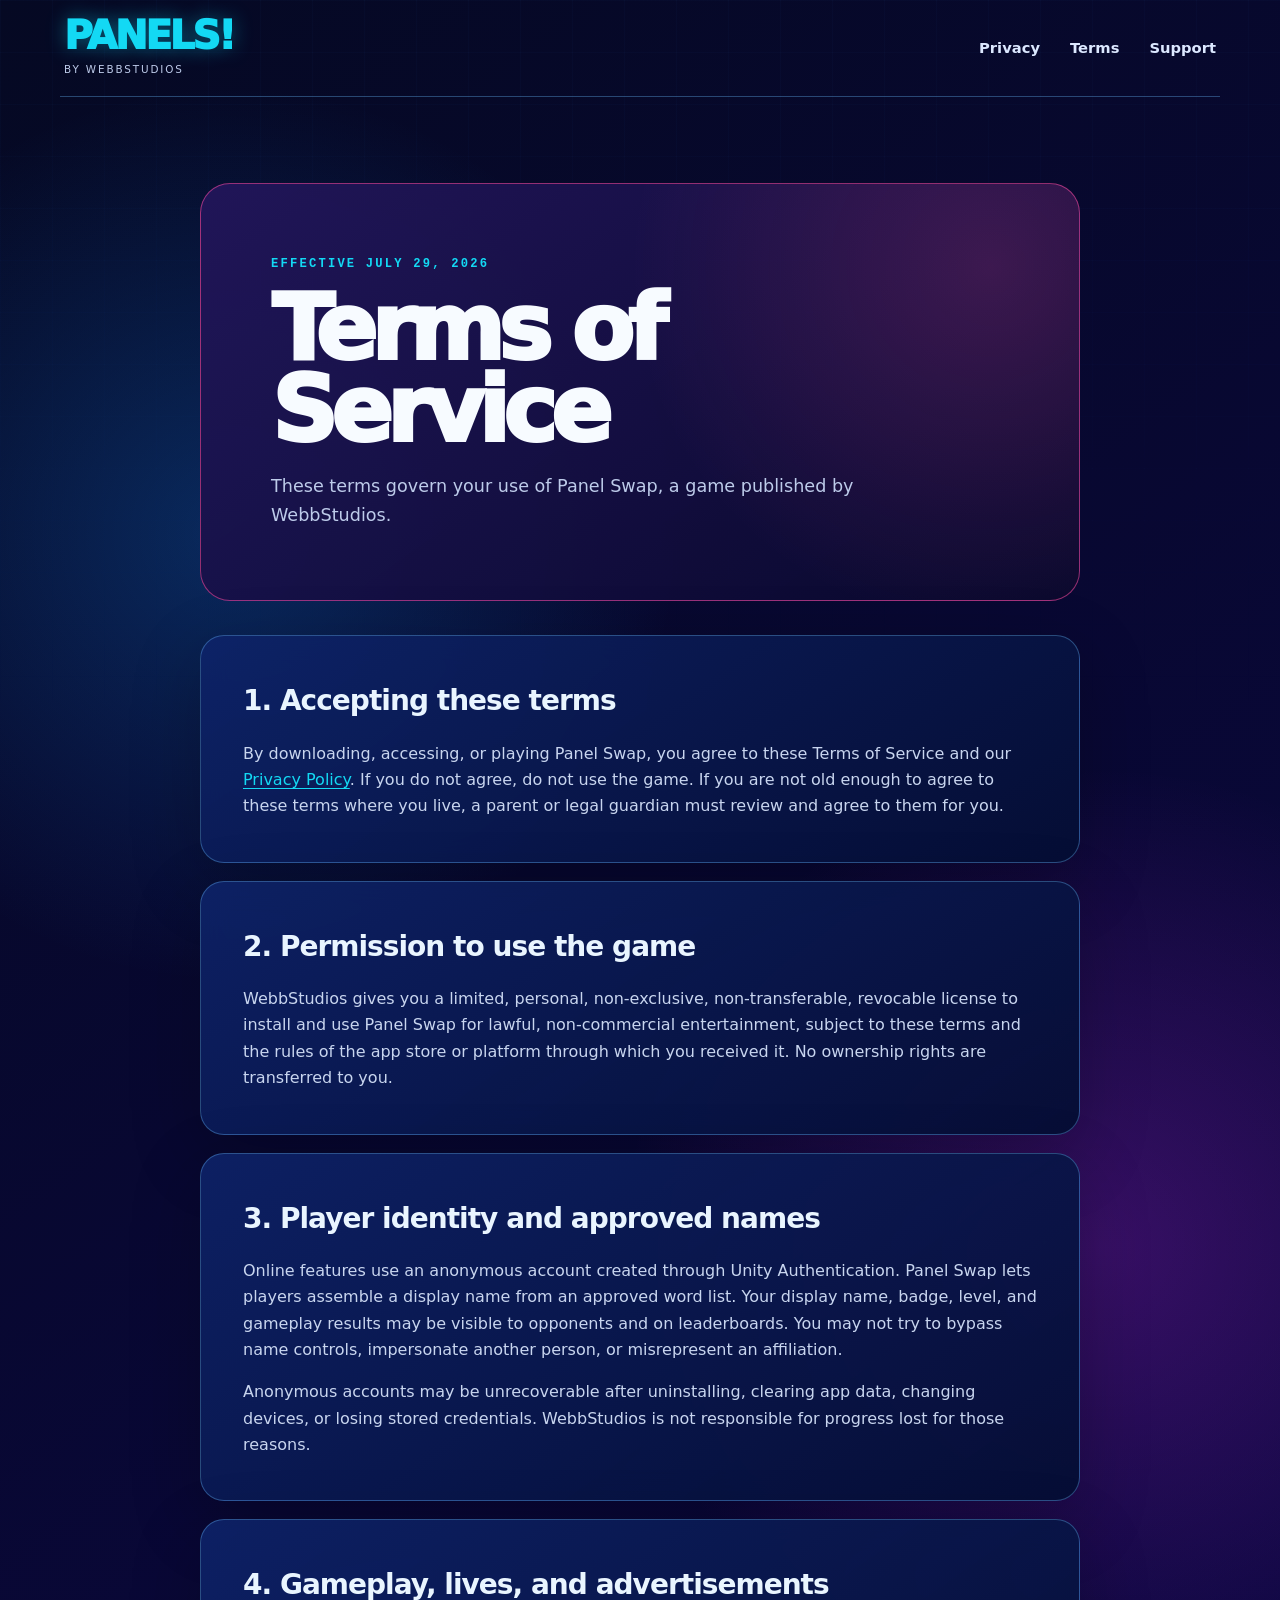
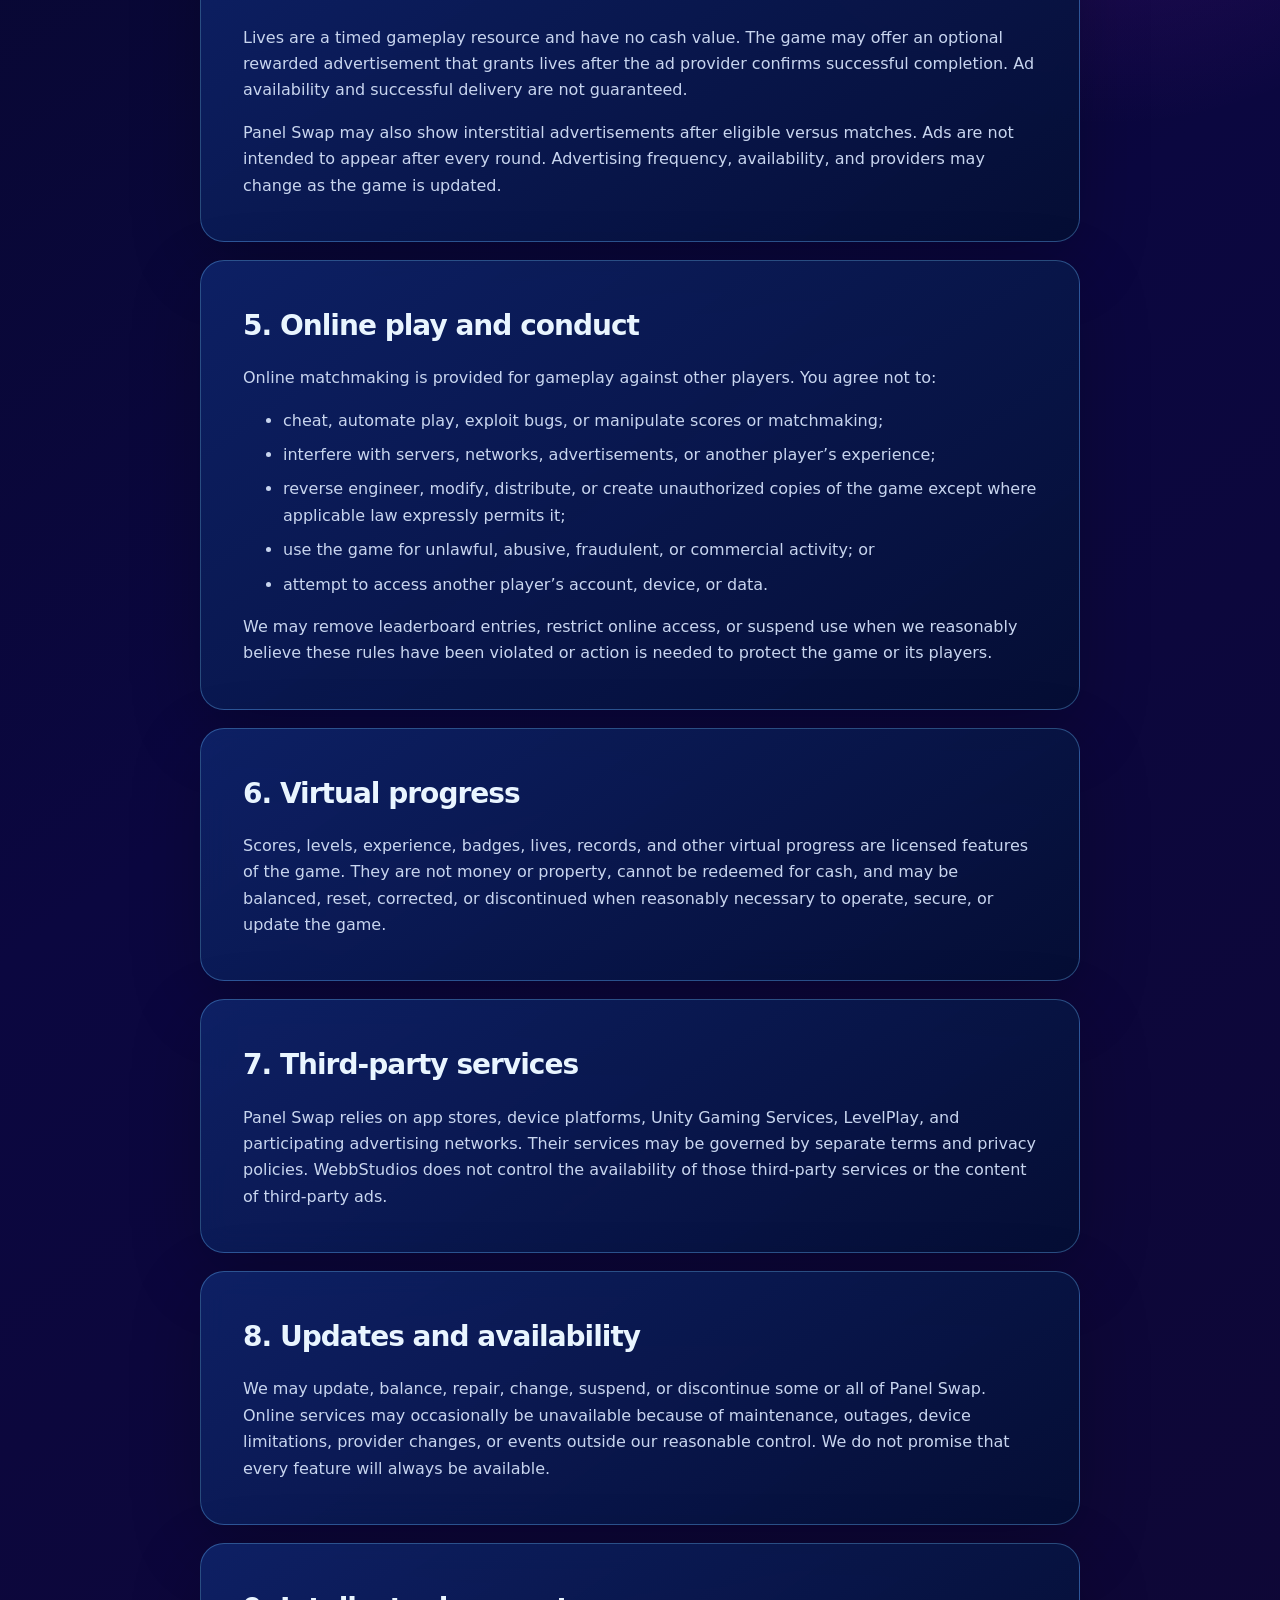
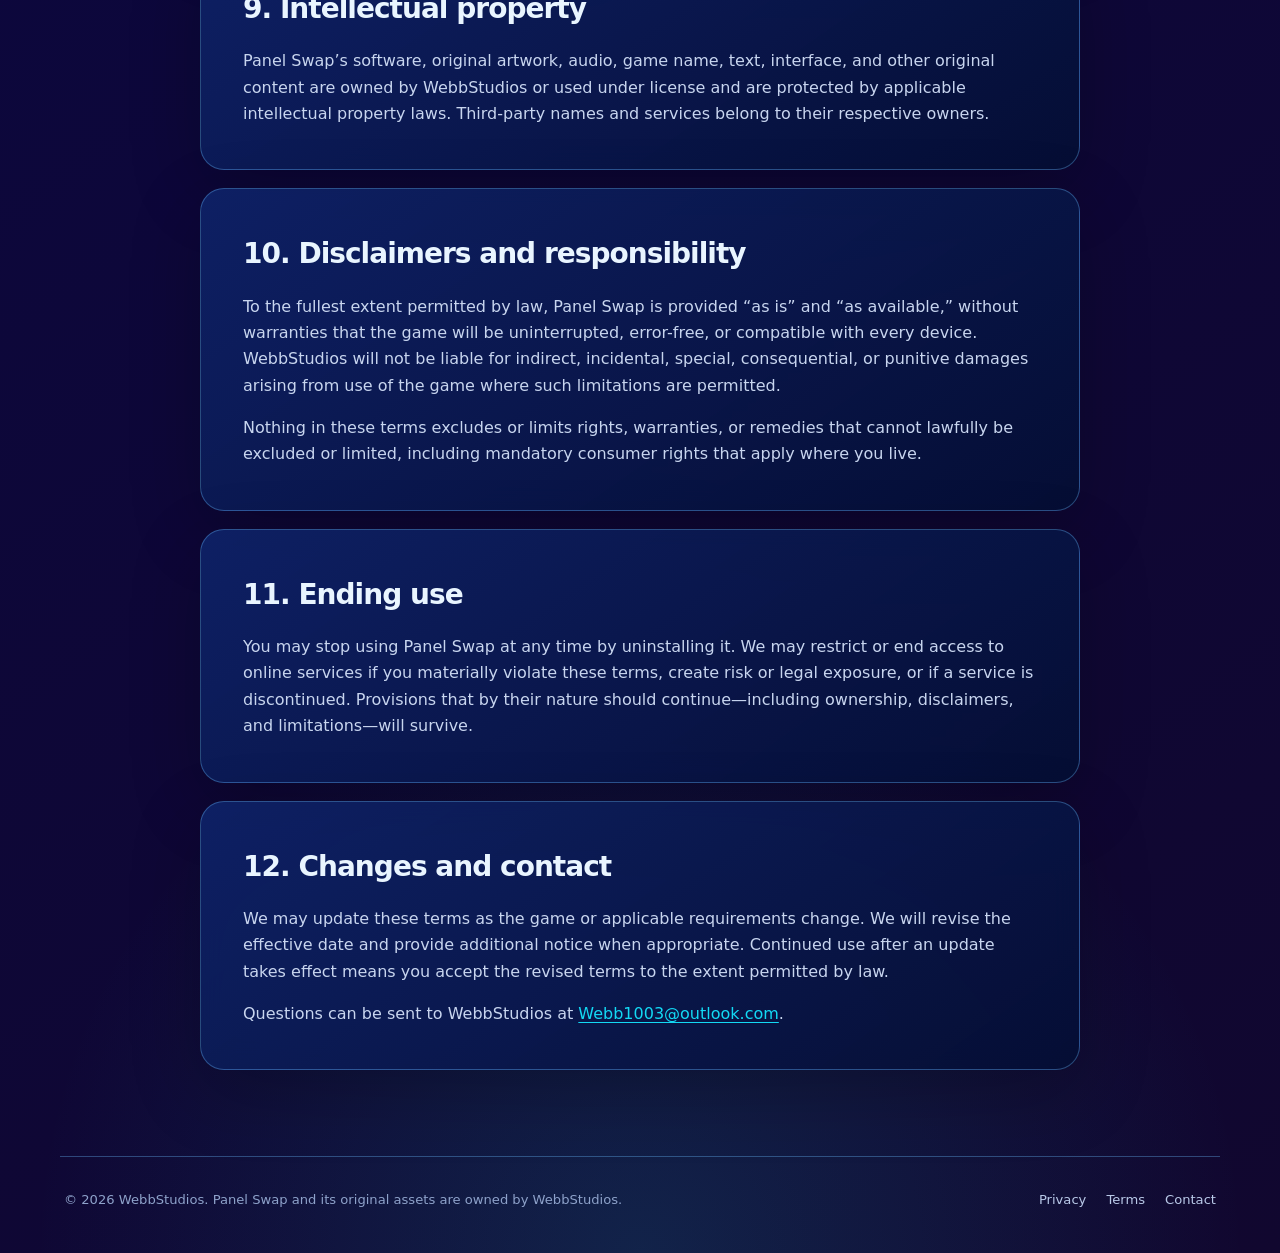
==== terms.html @ 537edbef "Publish Panel Swap legal site" ====
<!doctype html>
<html lang="en">
  <head>
    <meta charset="utf-8">
    <meta name="viewport" content="width=device-width, initial-scale=1">
    <title>Terms of Service | Panel Swap</title>
    <meta name="description" content="Terms of Service for Panel Swap by WebbStudios.">
    <link rel="canonical" href="https://webb1003.github.io/panel-swap-legal/terms.html">
    <meta property="og:title" content="Panel Swap Terms of Service">
    <meta property="og:description" content="Official gameplay and service terms for Panel Swap by WebbStudios.">
    <meta property="og:image" content="https://webb1003.github.io/panel-swap-legal/assets/panel-swap-legal.png">
    <meta property="og:url" content="https://webb1003.github.io/panel-swap-legal/terms.html">
    <meta property="og:type" content="article">
    <link rel="stylesheet" href="./assets/styles.css">
  </head>
  <body>
    <div class="shell">
      <header class="site-header">
        <a class="brand" href="./" aria-label="Panel Swap legal home">
          <strong>PANELS!</strong>
          <small>by WebbStudios</small>
        </a>
        <nav aria-label="Legal navigation">
          <a href="./privacy.html">Privacy</a>
          <a href="./terms.html">Terms</a>
          <a href="./#support">Support</a>
        </nav>
      </header>

      <main class="document">
        <header class="document-header terms-header">
          <div class="eyebrow">Effective July 29, 2026</div>
          <h1>Terms of Service</h1>
          <p>These terms govern your use of Panel Swap, a game published by WebbStudios.</p>
        </header>

        <article class="policy">
          <section>
            <h2>1. Accepting these terms</h2>
            <p>
              By downloading, accessing, or playing Panel Swap, you agree to
              these Terms of Service and our <a href="./privacy.html">Privacy Policy</a>.
              If you do not agree, do not use the game. If you are not old enough
              to agree to these terms where you live, a parent or legal guardian
              must review and agree to them for you.
            </p>
          </section>

          <section>
            <h2>2. Permission to use the game</h2>
            <p>
              WebbStudios gives you a limited, personal, non-exclusive,
              non-transferable, revocable license to install and use Panel Swap
              for lawful, non-commercial entertainment, subject to these terms
              and the rules of the app store or platform through which you
              received it. No ownership rights are transferred to you.
            </p>
          </section>

          <section>
            <h2>3. Player identity and approved names</h2>
            <p>
              Online features use an anonymous account created through Unity
              Authentication. Panel Swap lets players assemble a display name
              from an approved word list. Your display name, badge, level, and
              gameplay results may be visible to opponents and on leaderboards.
              You may not try to bypass name controls, impersonate another person,
              or misrepresent an affiliation.
            </p>
            <p>
              Anonymous accounts may be unrecoverable after uninstalling, clearing
              app data, changing devices, or losing stored credentials. WebbStudios
              is not responsible for progress lost for those reasons.
            </p>
          </section>

          <section>
            <h2>4. Gameplay, lives, and advertisements</h2>
            <p>
              Lives are a timed gameplay resource and have no cash value. The game
              may offer an optional rewarded advertisement that grants lives after
              the ad provider confirms successful completion. Ad availability and
              successful delivery are not guaranteed.
            </p>
            <p>
              Panel Swap may also show interstitial advertisements after eligible
              versus matches. Ads are not intended to appear after every round.
              Advertising frequency, availability, and providers may change as the
              game is updated.
            </p>
          </section>

          <section>
            <h2>5. Online play and conduct</h2>
            <p>Online matchmaking is provided for gameplay against other players. You agree not to:</p>
            <ul>
              <li>cheat, automate play, exploit bugs, or manipulate scores or matchmaking;</li>
              <li>interfere with servers, networks, advertisements, or another player’s experience;</li>
              <li>reverse engineer, modify, distribute, or create unauthorized copies of the game except where applicable law expressly permits it;</li>
              <li>use the game for unlawful, abusive, fraudulent, or commercial activity; or</li>
              <li>attempt to access another player’s account, device, or data.</li>
            </ul>
            <p>
              We may remove leaderboard entries, restrict online access, or suspend
              use when we reasonably believe these rules have been violated or
              action is needed to protect the game or its players.
            </p>
          </section>

          <section>
            <h2>6. Virtual progress</h2>
            <p>
              Scores, levels, experience, badges, lives, records, and other virtual
              progress are licensed features of the game. They are not money or
              property, cannot be redeemed for cash, and may be balanced, reset,
              corrected, or discontinued when reasonably necessary to operate,
              secure, or update the game.
            </p>
          </section>

          <section>
            <h2>7. Third-party services</h2>
            <p>
              Panel Swap relies on app stores, device platforms, Unity Gaming
              Services, LevelPlay, and participating advertising networks. Their
              services may be governed by separate terms and privacy policies.
              WebbStudios does not control the availability of those third-party
              services or the content of third-party ads.
            </p>
          </section>

          <section>
            <h2>8. Updates and availability</h2>
            <p>
              We may update, balance, repair, change, suspend, or discontinue some
              or all of Panel Swap. Online services may occasionally be unavailable
              because of maintenance, outages, device limitations, provider changes,
              or events outside our reasonable control. We do not promise that every
              feature will always be available.
            </p>
          </section>

          <section>
            <h2>9. Intellectual property</h2>
            <p>
              Panel Swap’s software, original artwork, audio, game name, text,
              interface, and other original content are owned by WebbStudios or used
              under license and are protected by applicable intellectual property
              laws. Third-party names and services belong to their respective owners.
            </p>
          </section>

          <section>
            <h2>10. Disclaimers and responsibility</h2>
            <p>
              To the fullest extent permitted by law, Panel Swap is provided
              “as is” and “as available,” without warranties that the game will be
              uninterrupted, error-free, or compatible with every device.
              WebbStudios will not be liable for indirect, incidental, special,
              consequential, or punitive damages arising from use of the game where
              such limitations are permitted.
            </p>
            <p>
              Nothing in these terms excludes or limits rights, warranties, or
              remedies that cannot lawfully be excluded or limited, including
              mandatory consumer rights that apply where you live.
            </p>
          </section>

          <section>
            <h2>11. Ending use</h2>
            <p>
              You may stop using Panel Swap at any time by uninstalling it. We may
              restrict or end access to online services if you materially violate
              these terms, create risk or legal exposure, or if a service is
              discontinued. Provisions that by their nature should continue—including
              ownership, disclaimers, and limitations—will survive.
            </p>
          </section>

          <section>
            <h2>12. Changes and contact</h2>
            <p>
              We may update these terms as the game or applicable requirements
              change. We will revise the effective date and provide additional
              notice when appropriate. Continued use after an update takes effect
              means you accept the revised terms to the extent permitted by law.
            </p>
            <p>
              Questions can be sent to WebbStudios at
              <a href="mailto:Webb1003@outlook.com">Webb1003@outlook.com</a>.
            </p>
          </section>
        </article>
      </main>

      <footer>
        <p>© 2026 WebbStudios. Panel Swap and its original assets are owned by WebbStudios.</p>
        <div>
          <a href="./privacy.html">Privacy</a>
          <a href="./terms.html">Terms</a>
          <a href="mailto:Webb1003@outlook.com">Contact</a>
        </div>
      </footer>
    </div>
  </body>
</html>
---- assets/styles.css ----
:root {
  color-scheme: dark;
  --ink: #f7fbff;
  --muted: #bdcbea;
  --cyan: #13d9f4;
  --green: #49e880;
  --yellow: #ffd43d;
  --magenta: #ff4ca3;
  --line: rgba(108, 190, 255, 0.35);
  --panel: linear-gradient(145deg, rgba(14, 35, 105, 0.9), rgba(5, 14, 52, 0.95));
}

* {
  box-sizing: border-box;
}

html {
  scroll-behavior: smooth;
}

body {
  min-height: 100vh;
  margin: 0;
  color: var(--ink);
  background:
    radial-gradient(circle at 18% 12%, rgba(18, 147, 255, 0.24), transparent 28rem),
    radial-gradient(circle at 86% 28%, rgba(218, 44, 255, 0.22), transparent 30rem),
    radial-gradient(circle at 50% 100%, rgba(30, 222, 234, 0.13), transparent 38rem),
    linear-gradient(145deg, #050923 0%, #0b0740 48%, #11072f 100%);
  font-family: Inter, ui-sans-serif, system-ui, -apple-system, BlinkMacSystemFont, "Segoe UI", sans-serif;
  line-height: 1.65;
}

body::before {
  position: fixed;
  inset: 0;
  z-index: -1;
  content: "";
  pointer-events: none;
  opacity: 0.58;
  background-image:
    linear-gradient(rgba(90, 158, 255, 0.05) 1px, transparent 1px),
    linear-gradient(90deg, rgba(90, 158, 255, 0.05) 1px, transparent 1px);
  background-size: 52px 52px;
  mask-image: linear-gradient(to bottom, black, transparent 88%);
}

a {
  color: var(--cyan);
}

a:focus-visible {
  outline: 3px solid var(--yellow);
  outline-offset: 4px;
  border-radius: 6px;
}

.shell {
  width: min(1160px, calc(100% - 32px));
  margin: 0 auto;
}

.site-header {
  display: flex;
  align-items: center;
  justify-content: space-between;
  min-height: 92px;
  padding: 18px 4px;
  border-bottom: 1px solid var(--line);
}

.brand {
  display: flex;
  flex-direction: column;
  color: var(--ink);
  text-decoration: none;
}

.brand strong {
  color: var(--cyan);
  font-size: clamp(1.65rem, 4vw, 2.45rem);
  font-weight: 950;
  line-height: 0.92;
  letter-spacing: -0.06em;
  text-shadow: 0 0 20px rgba(19, 217, 244, 0.42);
}

.brand small {
  margin-top: 7px;
  color: var(--muted);
  font-size: 0.65rem;
  letter-spacing: 0.18em;
  text-transform: uppercase;
}

nav {
  display: flex;
  gap: clamp(14px, 3vw, 30px);
}

nav a {
  color: #dce8ff;
  font-size: 0.92rem;
  font-weight: 750;
  text-decoration: none;
}

nav a:hover {
  color: var(--cyan);
}

main {
  padding: clamp(42px, 8vw, 86px) 0;
}

.hero {
  max-width: 840px;
  margin: 0 auto;
  text-align: center;
}

.eyebrow {
  color: var(--cyan);
  font-family: ui-monospace, SFMono-Regular, Consolas, monospace;
  font-size: 0.76rem;
  font-weight: 800;
  letter-spacing: 0.18em;
  text-transform: uppercase;
}

h1,
h2,
h3,
p {
  margin-top: 0;
}

h1 {
  margin: 14px 0 20px;
  font-size: clamp(3rem, 10vw, 6.8rem);
  font-weight: 950;
  line-height: 0.9;
  letter-spacing: -0.07em;
}

.hero h1 {
  background: linear-gradient(92deg, #fff 12%, #64e9ff 52%, #e07bff 95%);
  background-clip: text;
  color: transparent;
}

.hero-copy {
  max-width: 690px;
  margin: 0 auto;
  color: var(--muted);
  font-size: clamp(1.05rem, 2vw, 1.28rem);
}

.gem-row {
  display: flex;
  justify-content: center;
  gap: 9px;
  margin: 34px 0 52px;
}

.gem {
  width: 24px;
  height: 24px;
  border: 2px solid rgba(255, 255, 255, 0.65);
  border-radius: 7px;
  box-shadow: inset 0 5px 7px rgba(255, 255, 255, 0.35), 0 0 18px currentColor;
  transform: rotate(45deg);
}

.red { color: #ff4b47; background: #ff4b47; }
.blue { color: #238dff; background: #238dff; }
.green { color: #44df69; background: #44df69; }
.yellow { color: #ffd034; background: #ffd034; }
.purple { color: #c447ff; background: #c447ff; }

.card-grid {
  display: grid;
  grid-template-columns: repeat(2, minmax(0, 1fr));
  gap: 24px;
}

.route-card,
.support-panel,
.quick-facts,
.summary-box,
.policy section {
  border: 1px solid var(--line);
  background: var(--panel);
  box-shadow: 0 22px 70px rgba(0, 0, 0, 0.22);
  backdrop-filter: blur(14px);
}

.route-card {
  position: relative;
  min-height: 300px;
  padding: clamp(26px, 5vw, 46px);
  overflow: hidden;
  color: var(--ink);
  border-radius: 28px;
  text-decoration: none;
  transition: transform 180ms ease, border-color 180ms ease, box-shadow 180ms ease;
}

.route-card::after {
  position: absolute;
  right: -65px;
  bottom: -80px;
  width: 220px;
  height: 220px;
  content: "";
  border: 24px solid currentColor;
  border-radius: 48px;
  opacity: 0.08;
  transform: rotate(45deg);
}

.route-card:hover {
  transform: translateY(-5px);
}

.cyan-card:hover {
  border-color: var(--cyan);
  box-shadow: 0 22px 70px rgba(19, 217, 244, 0.18);
}

.magenta-card:hover {
  border-color: var(--magenta);
  box-shadow: 0 22px 70px rgba(255, 76, 163, 0.17);
}

.card-number {
  display: block;
  margin-bottom: 42px;
  color: var(--cyan);
  font-family: ui-monospace, SFMono-Regular, Consolas, monospace;
  font-weight: 800;
}

.magenta-card .card-number {
  color: var(--magenta);
}

.route-card h2,
.support-panel h2,
.quick-facts h2 {
  margin-bottom: 12px;
  font-size: clamp(1.7rem, 4vw, 2.4rem);
  line-height: 1.05;
  letter-spacing: -0.045em;
}

.route-card p,
.support-panel p {
  max-width: 530px;
  color: var(--muted);
}

.card-action {
  position: absolute;
  bottom: 34px;
  color: var(--ink);
  font-weight: 850;
}

.support-panel {
  display: grid;
  grid-template-columns: 1.35fr auto;
  gap: 32px;
  align-items: center;
  margin-top: 24px;
  padding: clamp(28px, 5vw, 48px);
  border-radius: 28px;
}

.support-panel p {
  margin-bottom: 0;
}

.contact-button {
  display: inline-flex;
  align-items: center;
  justify-content: center;
  min-height: 56px;
  padding: 0 24px;
  color: #04152c;
  background: linear-gradient(180deg, #72efff, #11cbe7);
  border: 1px solid #aaf6ff;
  border-radius: 16px;
  box-shadow: 0 8px 0 #087eac, 0 15px 34px rgba(15, 216, 242, 0.24);
  font-weight: 900;
  text-decoration: none;
}

.quick-facts {
  margin-top: 24px;
  padding: clamp(28px, 5vw, 48px);
  border-radius: 28px;
}

.facts {
  display: grid;
  grid-template-columns: repeat(3, 1fr);
  gap: 20px;
}

.facts div {
  display: flex;
  flex-direction: column;
  gap: 5px;
  padding-top: 18px;
  border-top: 2px solid rgba(19, 217, 244, 0.35);
}

.facts strong {
  color: var(--cyan);
  font-family: ui-monospace, SFMono-Regular, Consolas, monospace;
  font-size: 0.72rem;
  letter-spacing: 0.12em;
  text-transform: uppercase;
}

.facts span {
  font-size: 1.05rem;
  font-weight: 750;
}

.document {
  width: min(880px, 100%);
  margin: 0 auto;
}

.document-header {
  margin-bottom: 34px;
  padding: clamp(34px, 7vw, 70px);
  border: 1px solid rgba(19, 217, 244, 0.5);
  border-radius: 30px;
  background:
    radial-gradient(circle at 90% 20%, rgba(19, 217, 244, 0.2), transparent 42%),
    linear-gradient(145deg, rgba(12, 34, 102, 0.92), rgba(6, 12, 48, 0.95));
}

.terms-header {
  border-color: rgba(255, 76, 163, 0.55);
  background:
    radial-gradient(circle at 90% 20%, rgba(255, 76, 163, 0.18), transparent 42%),
    linear-gradient(145deg, rgba(35, 22, 91, 0.92), rgba(9, 9, 45, 0.95));
}

.document-header h1 {
  margin: 14px 0 20px;
  font-size: clamp(2.8rem, 9vw, 5.7rem);
}

.document-header p {
  max-width: 680px;
  margin-bottom: 0;
  color: var(--muted);
  font-size: 1.1rem;
}

.summary-box {
  margin-bottom: 22px;
  padding: clamp(26px, 5vw, 42px);
  border-color: rgba(73, 232, 128, 0.42);
  border-radius: 24px;
}

.summary-box h2 {
  color: var(--green);
}

.summary-box li + li,
.policy li + li {
  margin-top: 8px;
}

.policy {
  display: grid;
  gap: 18px;
}

.policy section {
  padding: clamp(26px, 5vw, 42px);
  border-radius: 24px;
}

.policy h2 {
  margin-bottom: 16px;
  color: #e9f5ff;
  font-size: clamp(1.35rem, 3vw, 1.75rem);
  letter-spacing: -0.035em;
}

.policy h3 {
  margin: 28px 0 8px;
  color: var(--cyan);
  font-size: 1rem;
}

.policy p,
.policy li,
.summary-box li {
  color: #c8d5ef;
}

.policy p:last-child,
.policy ul:last-child {
  margin-bottom: 0;
}

.policy a {
  text-underline-offset: 3px;
}

footer {
  display: flex;
  align-items: center;
  justify-content: space-between;
  gap: 24px;
  padding: 32px 4px 42px;
  color: #8ea2ca;
  border-top: 1px solid var(--line);
  font-size: 0.82rem;
}

footer p {
  margin: 0;
}

footer div {
  display: flex;
  gap: 20px;
}

footer a {
  color: #b9c9e8;
  text-decoration: none;
}

@media (max-width: 720px) {
  .shell {
    width: min(100% - 22px, 1160px);
  }

  .site-header {
    align-items: flex-start;
  }

  nav {
    gap: 12px;
    padding-top: 5px;
  }

  nav a {
    font-size: 0.78rem;
  }

  .card-grid,
  .support-panel,
  .facts {
    grid-template-columns: 1fr;
  }

  .route-card {
    min-height: 280px;
  }

  .contact-button {
    width: 100%;
    overflow-wrap: anywhere;
  }

  footer {
    align-items: flex-start;
    flex-direction: column;
  }
}

@media (max-width: 440px) {
  .site-header {
    gap: 14px;
  }

  .brand small {
    display: none;
  }

  nav {
    gap: 9px;
  }

  nav a {
    font-size: 0.72rem;
  }

  h1 {
    font-size: 3.1rem;
  }
}

@media (prefers-reduced-motion: reduce) {
  html {
    scroll-behavior: auto;
  }

  .route-card,
  .contact-button {
    transition: none;
  }
}
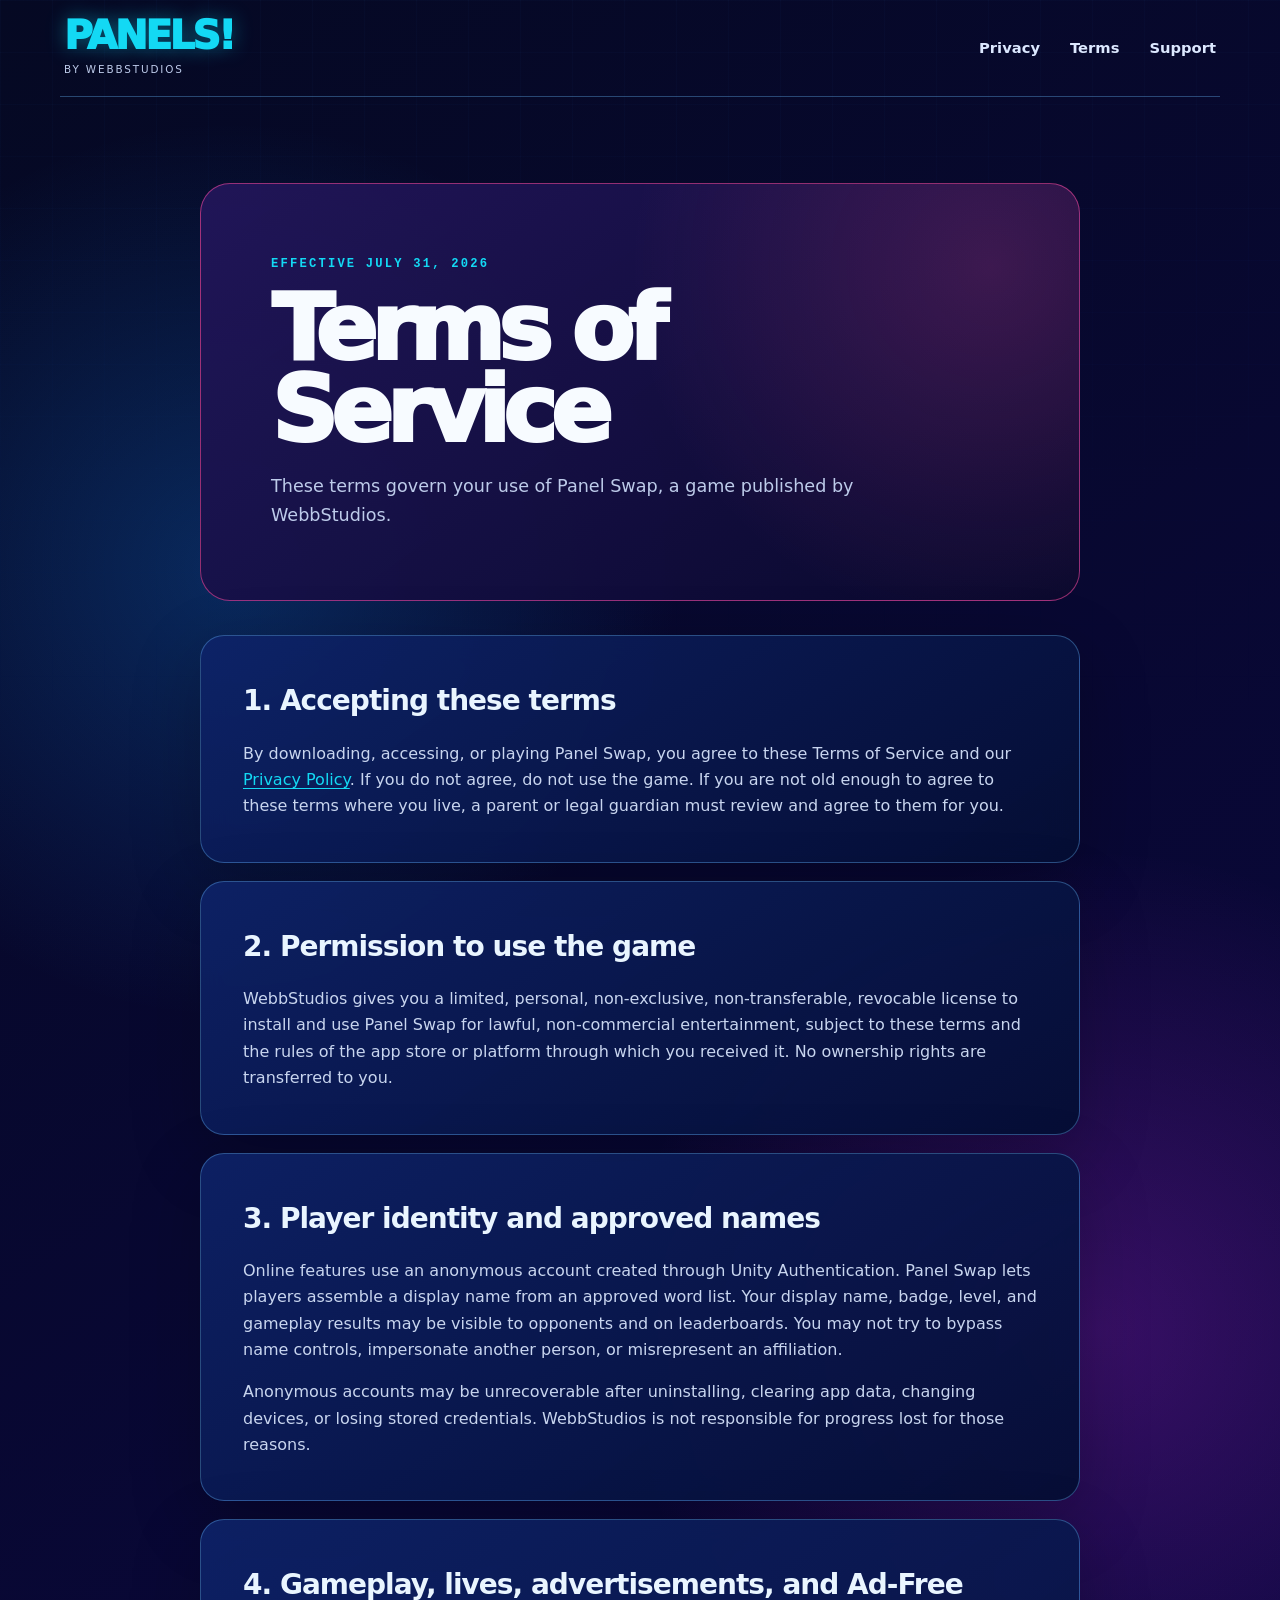
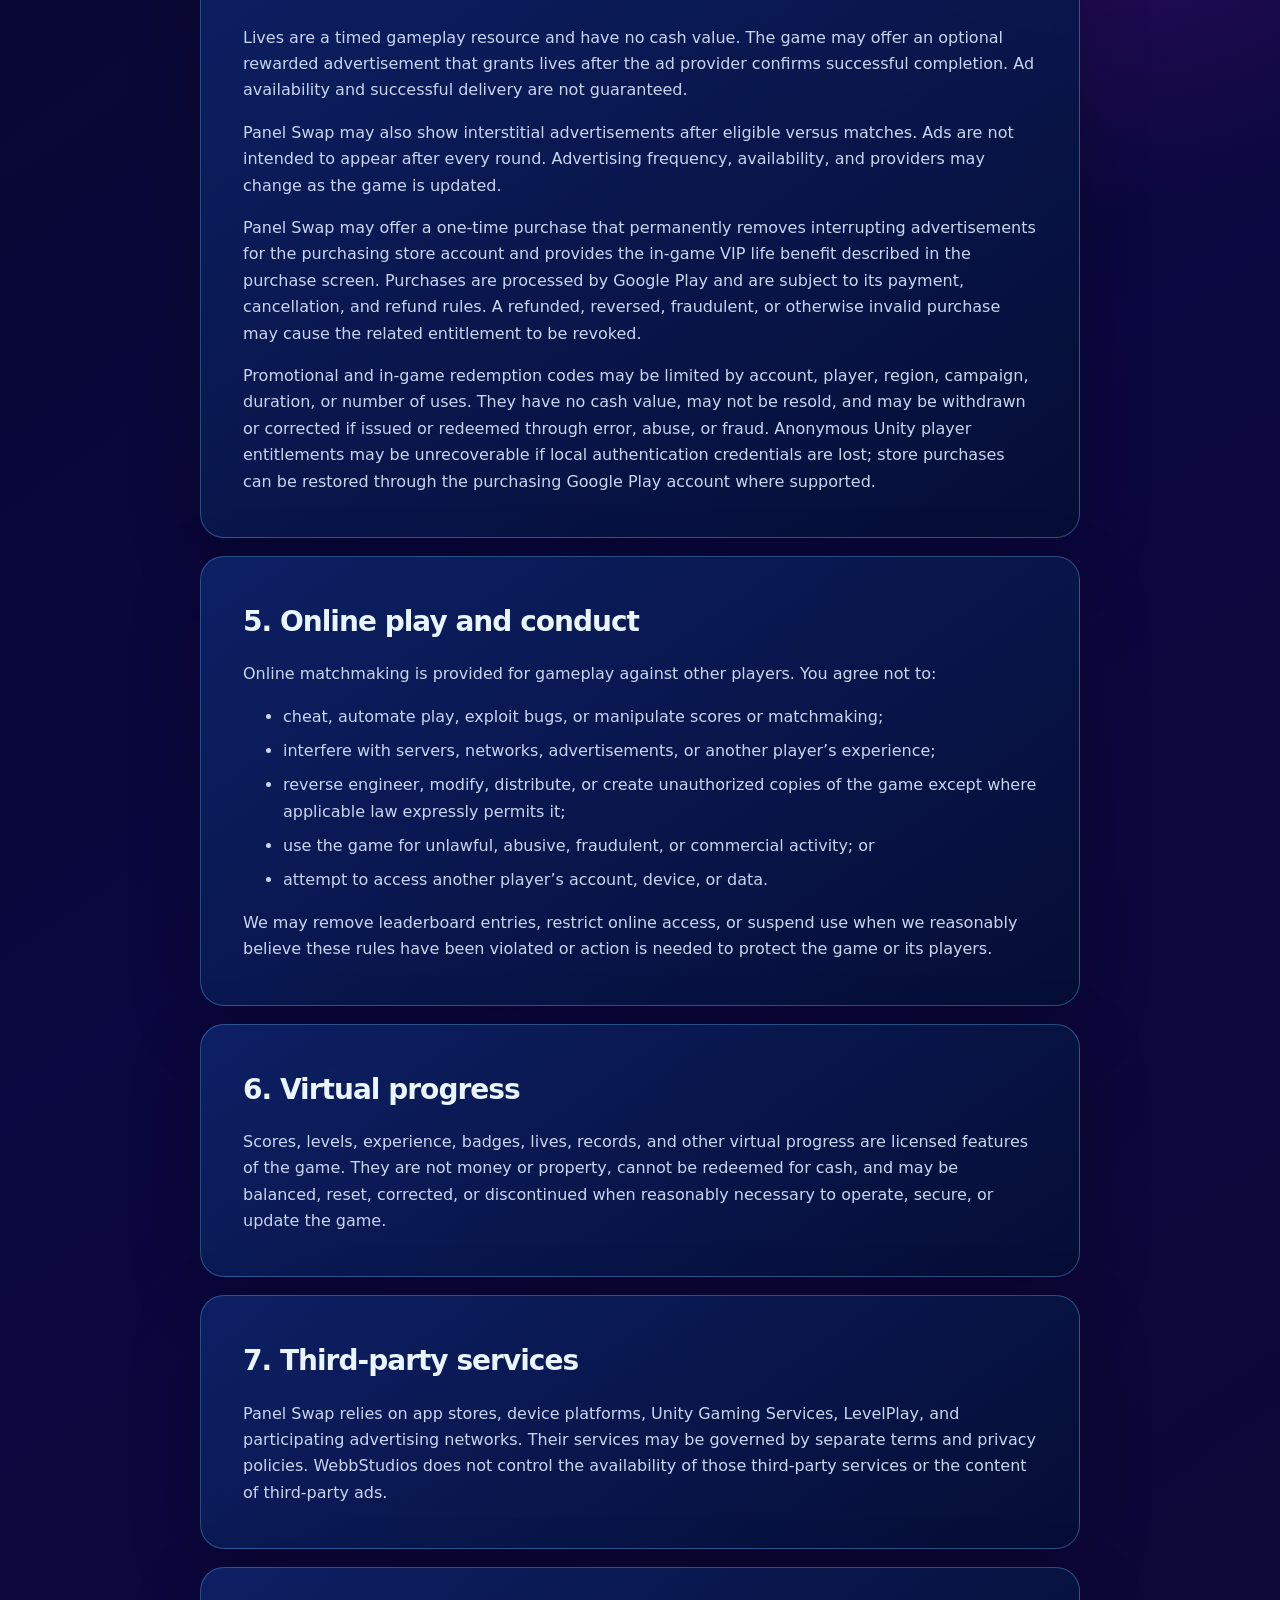
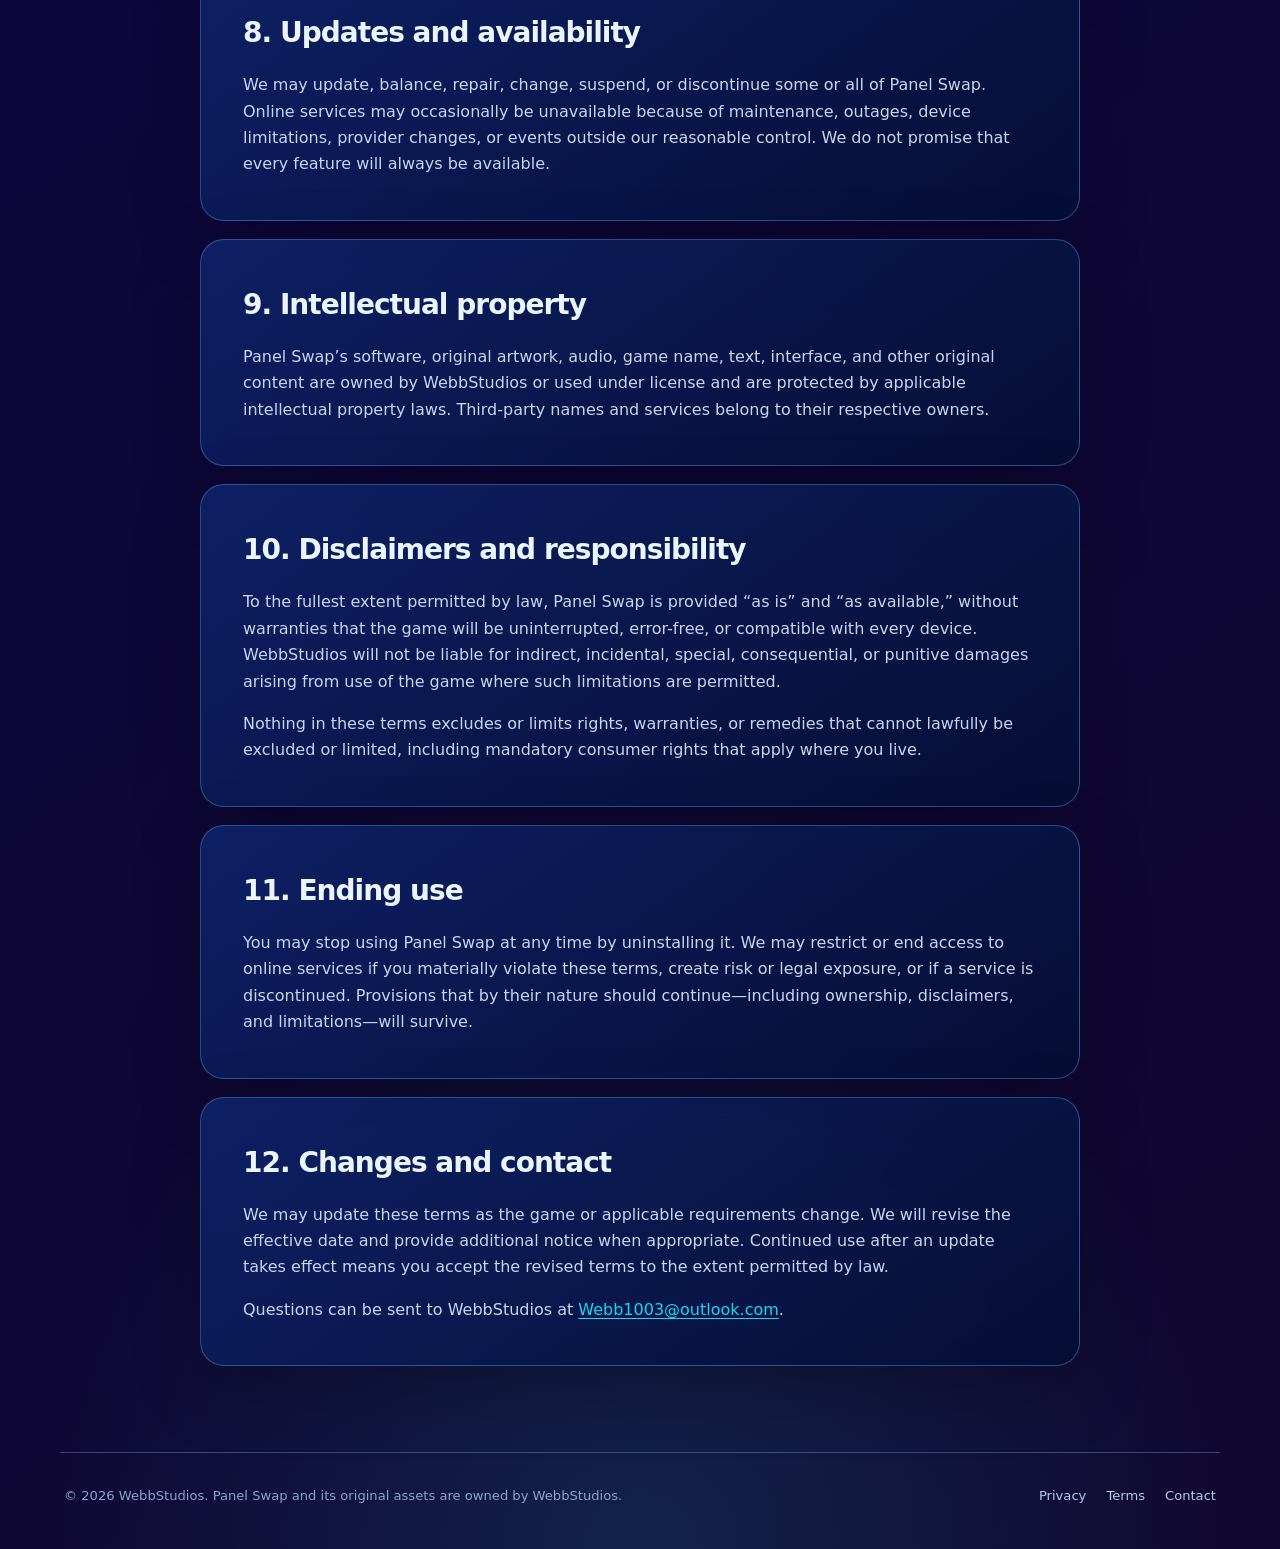
==== commit ea910510: "Document Ad-Free purchases" ====
--- a/terms.html
+++ b/terms.html
@@ -29,7 +29,7 @@
 
       <main class="document">
         <header class="document-header terms-header">
-          <div class="eyebrow">Effective July 29, 2026</div>
+          <div class="eyebrow">Effective July 31, 2026</div>
           <h1>Terms of Service</h1>
           <p>These terms govern your use of Panel Swap, a game published by WebbStudios.</p>
         </header>
@@ -75,7 +75,7 @@
           </section>
 
           <section>
-            <h2>4. Gameplay, lives, and advertisements</h2>
+            <h2>4. Gameplay, lives, advertisements, and Ad-Free</h2>
             <p>
               Lives are a timed gameplay resource and have no cash value. The game
               may offer an optional rewarded advertisement that grants lives after
@@ -87,6 +87,24 @@
               versus matches. Ads are not intended to appear after every round.
               Advertising frequency, availability, and providers may change as the
               game is updated.
+            </p>
+            <p>
+              Panel Swap may offer a one-time purchase that permanently removes
+              interrupting advertisements for the purchasing store account and
+              provides the in-game VIP life benefit described in the purchase
+              screen. Purchases are processed by Google Play and are subject to
+              its payment, cancellation, and refund rules. A refunded, reversed,
+              fraudulent, or otherwise invalid purchase may cause the related
+              entitlement to be revoked.
+            </p>
+            <p>
+              Promotional and in-game redemption codes may be limited by account,
+              player, region, campaign, duration, or number of uses. They have no
+              cash value, may not be resold, and may be withdrawn or corrected if
+              issued or redeemed through error, abuse, or fraud. Anonymous Unity
+              player entitlements may be unrecoverable if local authentication
+              credentials are lost; store purchases can be restored through the
+              purchasing Google Play account where supported.
             </p>
           </section>
 
